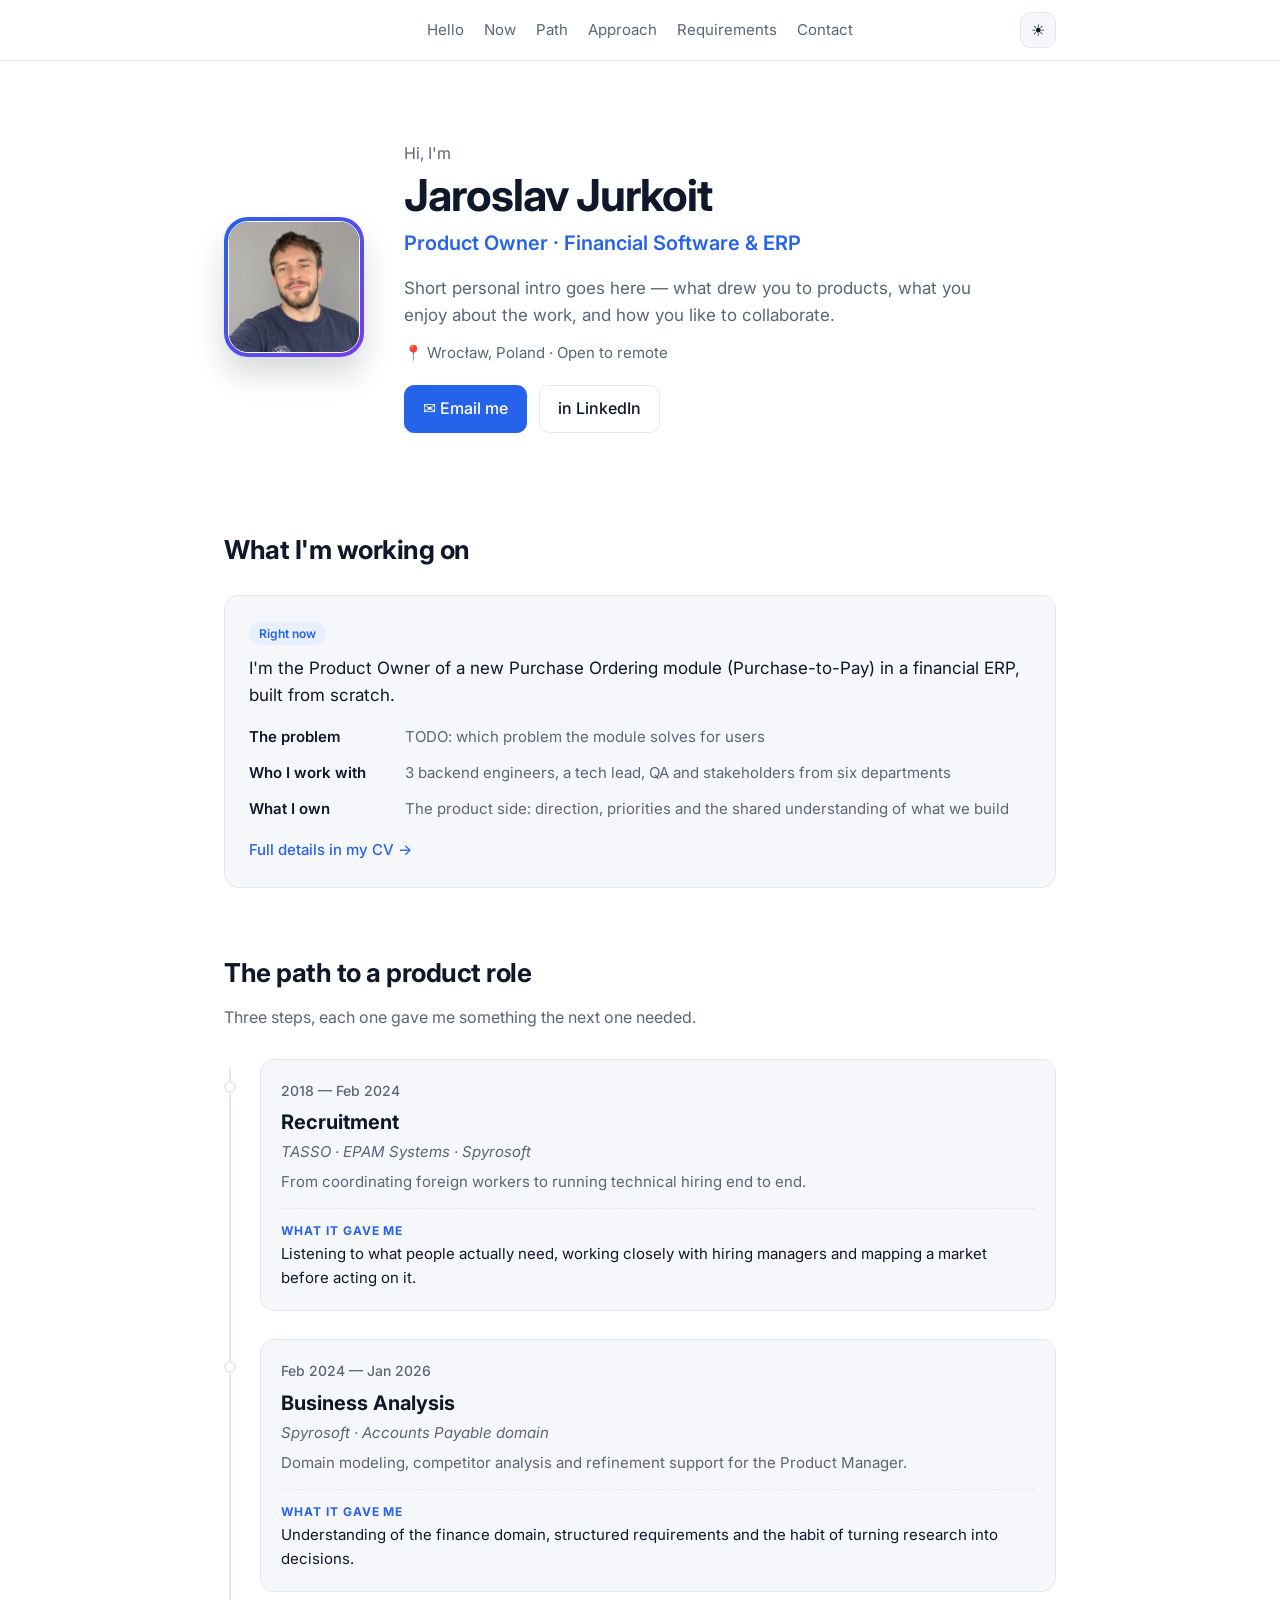
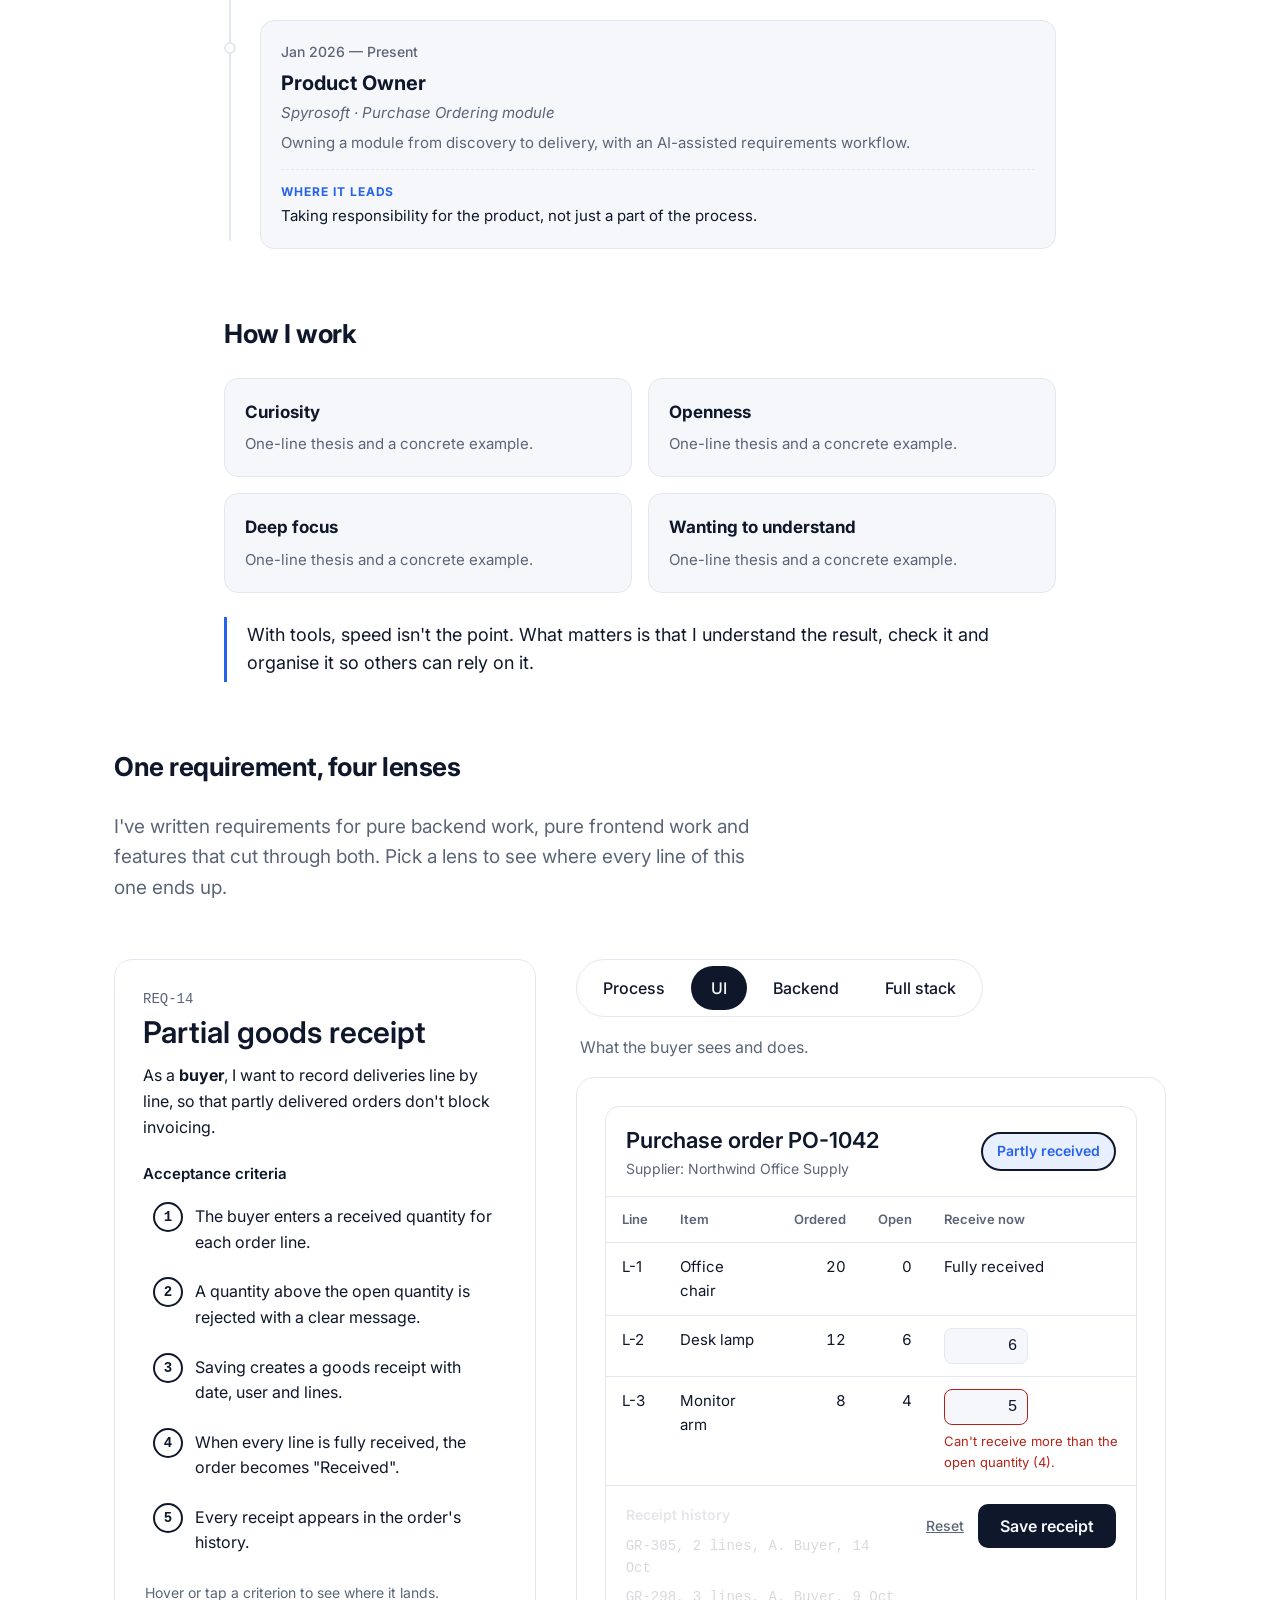
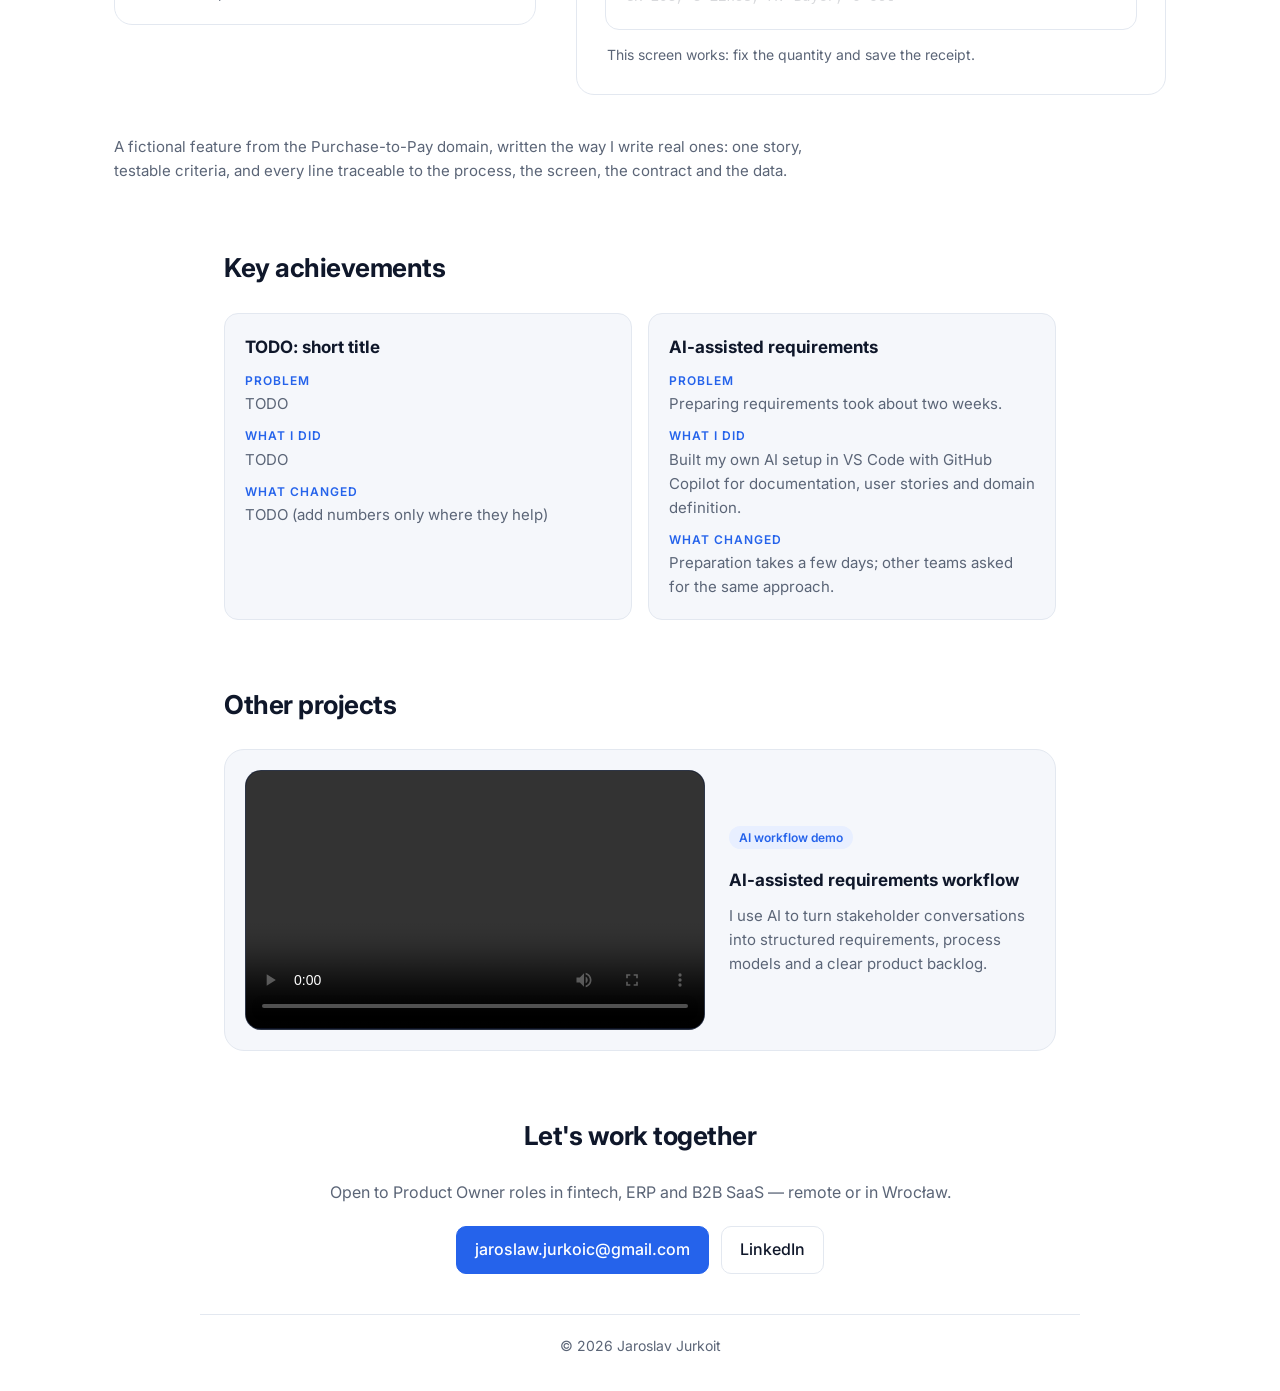
==== v2/index.html @ 3f71791c "V2" ====
<!DOCTYPE html>
<html lang="en">
<head>
  <meta charset="UTF-8">
  <meta name="viewport" content="width=device-width, initial-scale=1.0">
  <title>Jaroslav Jurkoit — Product Owner</title>
  <meta name="description" content="Jaroslav Jurkoit — Product Owner in financial software & ERP. Wrocław, Poland · Open to remote.">
  <link rel="icon" href="data:image/svg+xml,<svg xmlns='http://www.w3.org/2000/svg' viewBox='0 0 100 100'><rect width='100' height='100' rx='22' fill='%232563eb'/><text x='50' y='66' font-size='44' font-family='Arial' font-weight='700' fill='white' text-anchor='middle'>JJ</text></svg>">
  <link rel="preconnect" href="https://fonts.googleapis.com">
  <link rel="preconnect" href="https://fonts.gstatic.com" crossorigin>
  <link href="https://fonts.googleapis.com/css2?family=Inter:wght@400;500;600;700&display=swap" rel="stylesheet">
  <link rel="stylesheet" href="../style.css">
  <link rel="stylesheet" href="v2.css">
  <link rel="stylesheet" href="lenses.css">
  <script>
    // Apply saved theme before paint to avoid a flash
    (function () {
      var t = localStorage.getItem('theme');
      if (t) document.documentElement.setAttribute('data-theme', t);
    })();
  </script>
</head>
<body>
  <header class="nav">
    <div class="container nav-inner">
      <nav>
        <a href="#hello">Hello</a>
        <a href="#now">Now</a>
        <a href="#path">Path</a>
        <a href="#approach">Approach</a>
        <a href="#lenses">Requirements</a>
        <a href="#contact">Contact</a>
      </nav>
      <button class="theme-toggle" id="themeToggle" aria-label="Toggle dark mode">
        <span class="icon-sun">☀</span><span class="icon-moon">☾</span>
      </button>
    </div>
  </header>

  <main id="top">
    <!-- 1. Hello — who I am now -->
    <section id="hello" class="hero container">
      <div class="avatar">
        <img src="../Casual%20Nautical%20Club%20Selfie.png" alt="Jaroslav Jurkoit portrait">
      </div>
      <div>
        <p class="eyebrow">Hi, I'm</p>
        <h1>Jaroslav Jurkoit</h1>
        <p class="role">Product Owner · Financial Software &amp; ERP</p>
        <!-- TODO: replace with your own short personal text (2–3 sentences, no CV recap) -->
        <p class="lead">
          Short personal intro goes here — what drew you to products, what you enjoy about the work,
          and how you like to collaborate.
        </p>
        <p class="meta">📍 Wrocław, Poland · Open to remote</p>
        <div class="links">
          <a class="btn primary" href="mailto:jaroslaw.jurkoic@gmail.com">✉ Email me</a>
          <a class="btn" href="https://www.linkedin.com/in/jaroslav-jurkoit" target="_blank" rel="noopener">in LinkedIn</a>
        </div>
      </div>
    </section>

    <!-- 2. What I'm working on -->
    <section id="now" class="container section">
      <h2>What I'm working on</h2>
      <div class="now reveal">
        <span class="badge">Right now</span>
        <!-- TODO: refine wording; keep it to a few lines, details stay in the CV -->
        <p>
          I'm the Product Owner of a new Purchase Ordering module (Purchase-to-Pay) in a financial ERP,
          built from scratch.
        </p>
        <ul class="facts">
          <li><strong>The problem</strong><span>TODO: which problem the module solves for users</span></li>
          <li><strong>Who I work with</strong><span>3 backend engineers, a tech lead, QA and stakeholders from six departments</span></li>
          <li><strong>What I own</strong><span>The product side: direction, priorities and the shared understanding of what we build</span></li>
        </ul>
        <a class="more" href="https://www.linkedin.com/in/jaroslav-jurkoit" target="_blank" rel="noopener">Full details in my CV →</a>
      </div>
    </section>

    <!-- 3. Path to a product role -->
    <section id="path" class="container section">
      <h2>The path to a product role</h2>
      <p class="path-intro">Three steps, each one gave me something the next one needed.</p>

      <ol class="path" id="path-road">
        <li class="path-line" aria-hidden="true"><span class="path-fill" id="pathFill"></span></li>

        <li class="milestone reveal">
          <span class="dot" aria-hidden="true"></span>
          <div class="card">
            <div class="when">2018 — Feb 2024</div>
            <h3>Recruitment</h3>
            <p class="note">TASSO · EPAM Systems · Spyrosoft</p>
            <p>From coordinating foreign workers to running technical hiring end to end.</p>
            <p class="gave"><strong>What it gave me</strong>
              <!-- TODO: refine -->
              Listening to what people actually need, working closely with hiring managers and
              mapping a market before acting on it.</p>
          </div>
        </li>

        <li class="milestone reveal">
          <span class="dot" aria-hidden="true"></span>
          <div class="card">
            <div class="when">Feb 2024 — Jan 2026</div>
            <h3>Business Analysis</h3>
            <p class="note">Spyrosoft · Accounts Payable domain</p>
            <p>Domain modeling, competitor analysis and refinement support for the Product Manager.</p>
            <p class="gave"><strong>What it gave me</strong>
              <!-- TODO: refine -->
              Understanding of the finance domain, structured requirements and the habit of
              turning research into decisions.</p>
          </div>
        </li>

        <li class="milestone reveal">
          <span class="dot" aria-hidden="true"></span>
          <div class="card">
            <div class="when">Jan 2026 — Present</div>
            <h3>Product Owner</h3>
            <p class="note">Spyrosoft · Purchase Ordering module</p>
            <p>Owning a module from discovery to delivery, with an AI-assisted requirements workflow.</p>
            <p class="gave"><strong>Where it leads</strong>
              <!-- TODO: refine -->
              Taking responsibility for the product, not just a part of the process.</p>
          </div>
        </li>
      </ol>
    </section>

    <!-- 4. My approach -->
    <section id="approach" class="container section">
      <h2>How I work</h2>
      <div class="grid cards">
        <div class="card reveal"><h3>Curiosity</h3><p><!-- TODO: short thesis + example -->One-line thesis and a concrete example.</p></div>
        <div class="card reveal"><h3>Openness</h3><p><!-- TODO -->One-line thesis and a concrete example.</p></div>
        <div class="card reveal"><h3>Deep focus</h3><p><!-- TODO -->One-line thesis and a concrete example.</p></div>
        <div class="card reveal"><h3>Wanting to understand</h3><p><!-- TODO -->One-line thesis and a concrete example.</p></div>
      </div>
      <blockquote class="pull reveal">
        <!-- TODO: refine -->
        With tools, speed isn't the point. What matters is that I understand the result,
        check it and organise it so others can rely on it.
      </blockquote>
    </section>

<section id="lenses" class="container section" aria-labelledby="lenses-title">
  <h2 id="lenses-title">One requirement, four lenses</h2>
  <p class="intro">I've written requirements for pure backend work, pure frontend work and features that cut through both. Pick a lens to see where every line of this one ends up.</p>

  <div class="grid">
    <article class="req" aria-labelledby="req-title">
      <p class="req-id">REQ-14</p>
      <h3 id="req-title">Partial goods receipt</h3>
      <p class="story">As a <strong>buyer</strong>, I want to record deliveries line by line, so that partly delivered orders don't block invoicing.</p>
      <p class="ac-title">Acceptance criteria</p>
      <ol class="ac">
        <li data-ac="1" tabindex="0"><span class="n" aria-hidden="true">1</span><span>The buyer enters a received quantity for each order line.</span></li>
        <li data-ac="2" tabindex="0"><span class="n" aria-hidden="true">2</span><span>A quantity above the open quantity is rejected with a clear message.</span></li>
        <li data-ac="3" tabindex="0"><span class="n" aria-hidden="true">3</span><span>Saving creates a goods receipt with date, user and lines.</span></li>
        <li data-ac="4" tabindex="0"><span class="n" aria-hidden="true">4</span><span>When every line is fully received, the order becomes "Received".</span></li>
        <li data-ac="5" tabindex="0"><span class="n" aria-hidden="true">5</span><span>Every receipt appears in the order's history.</span></li>
      </ol>
      <p class="hint">Hover or tap a criterion to see where it lands.</p>
    </article>

    <div class="lens-stage">
      <div class="tabs" role="tablist" aria-label="Lens">
        <button role="tab" id="tab-process" aria-controls="p-process" aria-selected="false" tabindex="-1" data-lens="process">Process</button>
        <button role="tab" id="tab-ui" aria-controls="p-ui" aria-selected="true" tabindex="0" data-lens="ui">UI</button>
        <button role="tab" id="tab-backend" aria-controls="p-backend" aria-selected="false" tabindex="-1" data-lens="backend">Backend</button>
        <button role="tab" id="tab-full" aria-controls="p-full" aria-selected="false" tabindex="-1" data-lens="full">Full stack</button>
      </div>
      <p class="lens-note" aria-live="polite">What the buyer sees and does.</p>

      <!-- PROCESS -->
      <div class="panel" id="p-process" role="tabpanel" aria-labelledby="tab-process" hidden>
        <svg class="diagram bpmn" viewBox="0 0 760 330" role="img" aria-label="Business process: goods are delivered, the buyer records quantities per line, quantities are checked against the open quantity, and if all lines are received the order is ready for invoice matching; otherwise the buyer waits for the next delivery.">
          <defs>
            <marker id="ah" viewBox="0 0 10 10" refX="9" refY="5" markerWidth="7" markerHeight="7" orient="auto-start-reverse"><path d="M0 0L10 5L0 10z" fill="currentColor"/></marker>
          </defs>
          <g style="color: var(--ink)">
            <path class="flow draw" pathLength="1" d="M58 120H98" marker-end="url(#ah)"/>
            <path class="flow draw" pathLength="1" d="M240 120H278" marker-end="url(#ah)"/>
            <path class="flow draw" pathLength="1" d="M430 120H454" marker-end="url(#ah)"/>
            <path class="flow draw" pathLength="1" d="M504 120H670" marker-end="url(#ah)"/>
            <path class="flow draw" pathLength="1" d="M480 144V280H170V152" marker-end="url(#ah)"/>
          </g>
          <circle cx="40" cy="120" r="18" class="box"/>
          <text x="40" y="164" text-anchor="middle" class="lbl">Delivery</text>
          <text x="40" y="180" text-anchor="middle" class="lbl">arrives</text>

          <g data-to="1">
            <rect class="box" x="100" y="90" width="140" height="60" rx="10"/>
            <text x="170" y="115" text-anchor="middle">Record received</text>
            <text x="170" y="133" text-anchor="middle">qty per line</text>
          </g>
          <g data-to="2">
            <rect class="box" x="280" y="90" width="150" height="60" rx="10"/>
            <text x="355" y="115" text-anchor="middle">Check against</text>
            <text x="355" y="133" text-anchor="middle">open quantity</text>
          </g>
          <g data-to="4">
            <polygon class="box" points="456,120 480,96 504,120 480,144"/>
            <text x="480" y="80" text-anchor="middle">All lines received?</text>
          </g>
          <text x="590" y="112" text-anchor="middle" class="lbl">yes</text>
          <circle cx="690" cy="120" r="18" class="box" style="stroke-width: 5"/>
          <text x="690" y="164" text-anchor="middle" class="lbl">Ready for</text>
          <text x="690" y="180" text-anchor="middle" class="lbl">invoice matching</text>
          <text x="325" y="302" text-anchor="middle" class="lbl">no: wait for the next delivery</text>

          <path class="assoc" d="M355 150V178"/>
          <g data-to="3">
            <path class="box" d="M338 180H364L374 190V224H338Z"/>
            <text x="356" y="246" text-anchor="middle">Goods receipt</text>
          </g>
          <path class="assoc" d="M376 202H556"/>
          <g data-to="5">
            <path class="box" d="M560 186C560 178 600 178 600 186V218C600 226 560 226 560 218Z"/>
            <path class="box" d="M560 186C560 194 600 194 600 186" style="fill: none"/>
            <text x="580" y="246" text-anchor="middle">Receipt history</text>
          </g>
        </svg>
      </div>

      <!-- UI -->
      <div class="panel" id="p-ui" role="tabpanel" aria-labelledby="tab-ui">
        <div class="app">
          <div class="app-head">
            <div><strong>Purchase order PO-1042</strong><span class="app-sub">Supplier: Northwind Office Supply</span></div>
            <span class="badge" id="status" data-to="4">Partly received</span>
          </div>
          <div class="table-scroll">
            <table>
              <thead><tr><th>Line</th><th>Item</th><th class="num">Ordered</th><th class="num">Open</th><th data-to="1">Receive now</th></tr></thead>
              <tbody id="lines"></tbody>
            </table>
          </div>
          <div class="app-foot">
            <div class="history" data-to="5">
              <h4>Receipt history</h4>
              <ol id="history"></ol>
            </div>
            <div class="actions">
              <button class="link" type="button" id="reset">Reset</button>
              <button class="btn" type="button" id="save" data-to="3">Save receipt</button>
            </div>
          </div>
        </div>
        <p class="ui-tip">This screen works: fix the quantity and save the receipt.</p>
      </div>

      <!-- BACKEND -->
      <div class="panel" id="p-backend" role="tabpanel" aria-labelledby="tab-backend" hidden>
        <p class="subhead">API contract</p>
        <div class="api">
          <div data-to="3"><span class="verb">POST</span>/purchase-orders/{id}/receipts  <span class="c">201 Created</span></div>
          <div data-to="1"><span class="c">body</span>  { "lines": [ { "lineId": "L-2", "quantity": 6 } ] }</div>
          <div data-to="2"><span class="c">422</span>   QUANTITY_EXCEEDS_OPEN  <span class="c">{ lineId, open }</span></div>
          <div data-to="4"><span class="c">event</span> PurchaseOrderFullyReceived  <span class="c">status = RECEIVED</span></div>
          <div data-to="5"><span class="verb">GET</span>/purchase-orders/{id}/receipts</div>
        </div>
        <p class="subhead">Data model</p>
        <svg class="diagram" viewBox="0 0 640 300" role="img" aria-label="Entity diagram: a purchase order has many order lines and many goods receipts; each goods receipt has receipt lines, and each receipt line points to one order line.">
          <path class="rel draw" pathLength="1" d="M110 100V170"/>
          <path class="rel draw" pathLength="1" d="M200 60H420"/>
          <path class="rel draw" pathLength="1" d="M520 122V170"/>
          <path class="rel draw" pathLength="1" d="M200 236H420"/>
          <text class="card" x="118" y="116">1</text><text class="card" x="118" y="164">N</text>
          <text class="card" x="208" y="52">1</text><text class="card" x="404" y="52">N</text>
          <text class="card" x="528" y="138">1</text><text class="card" x="528" y="164">N</text>
          <text class="card" x="208" y="228">1</text><text class="card" x="404" y="228">N</text>

          <!-- purchase_order -->
          <rect class="box" x="20" y="20" width="180" height="80" rx="8"/>
          <path class="headfill" d="M21 28A7 7 0 0 1 28 21H192A7 7 0 0 1 199 28V48H21Z"/>
          <text class="head" x="32" y="40">purchase_order</text>
          <text x="32" y="68">id</text>
          <g data-to="4"><rect class="rowbg" x="26" y="74" width="168" height="22" rx="4"/><text x="32" y="90">status</text></g>

          <!-- purchase_order_line -->
          <rect class="box" x="20" y="170" width="180" height="102" rx="8"/>
          <path class="headfill" d="M21 178A7 7 0 0 1 28 171H192A7 7 0 0 1 199 178V198H21Z"/>
          <text class="head" x="32" y="190">order_line</text>
          <text x="32" y="218">id</text>
          <text x="32" y="240">ordered_qty</text>
          <g data-to="2"><rect class="rowbg" x="26" y="246" width="168" height="22" rx="4"/><text x="32" y="262">received_qty</text></g>
          <g data-to="2"><text class="card" x="212" y="288">check: received_qty ≤ ordered_qty</text></g>

          <!-- goods_receipt -->
          <g data-to="3 5">
            <rect class="box" x="420" y="20" width="200" height="102" rx="8"/>
            <path class="headfill" d="M421 28A7 7 0 0 1 428 21H612A7 7 0 0 1 619 28V48H421Z"/>
            <text class="head" x="432" y="40">goods_receipt</text>
            <text x="432" y="68">id</text>
            <text x="432" y="90">received_at</text>
            <text x="432" y="112">received_by</text>
          </g>

          <!-- receipt_line -->
          <g data-to="1 3">
            <rect class="box" x="420" y="170" width="200" height="102" rx="8"/>
            <path class="headfill" d="M421 178A7 7 0 0 1 428 171H612A7 7 0 0 1 619 178V198H421Z"/>
            <text class="head" x="432" y="190">receipt_line</text>
            <text x="432" y="218">receipt_id</text>
            <text x="432" y="240">order_line_id</text>
            <text x="432" y="262">quantity</text>
          </g>
        </svg>
      </div>

      <!-- FULL STACK -->
      <div class="panel" id="p-full" role="tabpanel" aria-labelledby="tab-full" hidden>
        <div class="trace-wrap">
        <span class="runner" aria-hidden="true"></span>
        <ol class="trace">
          <li data-to="1"><span class="layer ui">UI</span><div><p>Buyer types 6 into "Receive now" for line L-2</p><p class="what">The form only offers lines with an open quantity</p></div></li>
          <li data-to="3"><span class="layer">API</span><div><p><code>POST /purchase-orders/1042/receipts</code></p><p class="what">One call per receipt, lines in the body</p></div></li>
          <li data-to="2"><span class="layer">Rule</span><div><p><code>quantity ≤ open</code>, else <code>422 QUANTITY_EXCEEDS_OPEN</code></p><p class="what">The UI shows the same message the API returns</p></div></li>
          <li data-to="3"><span class="layer">DB</span><div><p><code>goods_receipt</code> + <code>receipt_line</code> rows, <code>received_qty</code> updated</p><p class="what">Date and user stored with the receipt</p></div></li>
          <li data-to="4"><span class="layer">Domain</span><div><p>All lines received → <code>status = RECEIVED</code></p><p class="what">Event lets invoicing start matching</p></div></li>
          <li data-to="5"><span class="layer ui">UI</span><div><p>History shows the new receipt, badge updates</p><p class="what">Read from <code>GET …/receipts</code></p></div></li>
        </ol>
        </div>
      </div>
    </div>
  </div>

  <p class="foot">A fictional feature from the Purchase-to-Pay domain, written the way I write real ones: one story, testable criteria, and every line traceable to the process, the screen, the contract and the data.</p>
</section>

    <!-- 6. Key achievements -->
    <section id="achievements" class="container section">
      <h2>Key achievements</h2>
      <div class="grid cards">
        <div class="card reveal story-card">
          <h3>TODO: short title</h3>
          <dl>
            <dt>Problem</dt><dd>TODO</dd>
            <dt>What I did</dt><dd>TODO</dd>
            <dt>What changed</dt><dd>TODO (add numbers only where they help)</dd>
          </dl>
        </div>
        <div class="card reveal story-card">
          <h3>AI-assisted requirements</h3>
          <dl>
            <dt>Problem</dt><dd>Preparing requirements took about two weeks.</dd>
            <dt>What I did</dt><dd>Built my own AI setup in VS Code with GitHub Copilot for documentation, user stories and domain definition.</dd>
            <dt>What changed</dt><dd>Preparation takes a few days; other teams asked for the same approach.</dd>
          </dl>
        </div>
      </div>
    </section>

    <!-- 7. Other projects -->
    <section id="projects" class="container section">
      <h2>Other projects</h2>
      <div class="project-demo reveal">
        <div class="video-wrap">
          <video class="project-video" controls preload="metadata" playsinline>
            <source src="../ai-requirements-workflow%20%281%29.mp4" type="video/mp4">
            Your browser does not support HTML video.
          </video>
        </div>
        <div class="project-copy">
          <span class="badge">AI workflow demo</span>
          <h3>AI-assisted requirements workflow</h3>
          <p>I use AI to turn stakeholder conversations into structured requirements, process models and a clear product backlog.</p>
          <!-- TODO: add your contribution in one line -->
        </div>
      </div>
    </section>

    <!-- Contact -->
    <section id="contact" class="container section contact">
      <h2>Let's work together</h2>
      <p>Open to Product Owner roles in fintech, ERP and B2B SaaS — remote or in Wrocław.</p>
      <div class="links center">
        <a class="btn primary" href="mailto:jaroslaw.jurkoic@gmail.com">jaroslaw.jurkoic@gmail.com</a>
        <a class="btn" href="https://www.linkedin.com/in/jaroslav-jurkoit" target="_blank" rel="noopener">LinkedIn</a>
      </div>
    </section>
  </main>

  <footer class="container footer">
    © <span id="year"></span> Jaroslav Jurkoit
  </footer>

  <script src="v2.js"></script>
  <script src="lenses.js"></script>
</body>
</html>
---- style.css ----
:root {
  --bg: #ffffff;
  --bg-soft: #f5f7fb;
  --text: #0f172a;
  --muted: #5b6577;
  --border: #e3e8f0;
  --accent: #2563eb;
  --accent-soft: #e8efff;
}

@media (prefers-color-scheme: dark) {
  :root:not([data-theme="light"]) {
    --bg: #0d1117;
    --bg-soft: #161b22;
    --text: #e6edf3;
    --muted: #9aa5b4;
    --border: #262d37;
    --accent: #6ea8ff;
    --accent-soft: #1a2638;
  }
}

:root[data-theme="dark"] {
  --bg: #0d1117;
  --bg-soft: #161b22;
  --text: #e6edf3;
  --muted: #9aa5b4;
  --border: #262d37;
  --accent: #6ea8ff;
  --accent-soft: #1a2638;
}

* { box-sizing: border-box; }

html { scroll-behavior: smooth; scroll-padding-top: 72px; }

body {
  margin: 0;
  font-family: 'Inter', system-ui, -apple-system, sans-serif;
  background: var(--bg);
  color: var(--text);
  line-height: 1.6;
  transition: background .2s, color .2s;
}

a { color: var(--accent); text-decoration: none; }

.container { max-width: 880px; margin: 0 auto; padding: 0 24px; }

/* Nav */
.nav {
  position: sticky; top: 0; z-index: 10;
  background: color-mix(in srgb, var(--bg) 85%, transparent);
  backdrop-filter: blur(8px);
  border-bottom: 1px solid var(--border);
}
.nav-inner { position: relative; display: flex; align-items: center; gap: 24px; height: 60px; }
.nav nav {
  position: absolute; left: 50%; transform: translateX(-50%);
  display: flex; gap: 20px;
}
.nav nav a { color: var(--muted); font-size: 15px; }
.nav nav a:hover { color: var(--text); }
.theme-toggle {
  border: 1px solid var(--border); background: var(--bg-soft); color: var(--text);
  width: 36px; height: 36px; margin-left: auto;
  border-radius: 10px; cursor: pointer; font-size: 16px;
}
.icon-moon { display: none; }
:root[data-theme="dark"] .icon-sun { display: none; }
:root[data-theme="dark"] .icon-moon { display: inline; }
@media (prefers-color-scheme: dark) {
  :root:not([data-theme="light"]) .icon-sun { display: none; }
  :root:not([data-theme="light"]) .icon-moon { display: inline; }
}

/* Hero */
.hero { display: flex; gap: 40px; align-items: center; padding-top: 80px; padding-bottom: 40px; }
.avatar {
  flex-shrink: 0; width: 140px; height: 140px;
  padding: 4px; border-radius: 24px; overflow: hidden;
  background: linear-gradient(135deg, var(--accent), #7c3aed);
  box-shadow: 0 18px 30px rgba(15, 23, 42, 0.16);
}
.avatar img {
  display: block; width: 100%; height: 100%; object-fit: cover;
  object-position: center 15%; border: 1px solid var(--bg);
  border-radius: 20px;
}
.eyebrow { margin: 0; color: var(--muted); }
h1 { font-size: 44px; line-height: 1.1; margin: 4px 0 8px; letter-spacing: -1px; }
.role { font-size: 20px; font-weight: 600; color: var(--accent); margin: 0 0 16px; }
.lead { font-size: 17px; color: var(--muted); margin: 0 0 12px; max-width: 600px; }
.meta { color: var(--muted); margin: 0 0 20px; font-size: 15px; }

.links { display: flex; gap: 12px; flex-wrap: wrap; }
.links.center { justify-content: center; }
.btn {
  display: inline-block; padding: 10px 18px; border-radius: 10px;
  border: 1px solid var(--border); color: var(--text); font-weight: 500;
  transition: transform .15s, border-color .15s;
}
.btn:hover { transform: translateY(-1px); border-color: var(--accent); }
.btn.primary { background: var(--accent); border-color: var(--accent); color: #fff; }

/* Sections */
.section { padding-top: 56px; padding-bottom: 8px; }
h2 { font-size: 26px; margin: 0 0 24px; letter-spacing: -.5px; }
h3 { font-size: 17px; margin: 0 0 6px; }
.sub { margin-top: 32px; margin-bottom: 12px; color: var(--muted); font-weight: 600; }

.grid.cards { display: grid; grid-template-columns: repeat(2, 1fr); gap: 16px; }
.card {
  background: var(--bg-soft); border: 1px solid var(--border);
  border-radius: 14px; padding: 20px;
}
.card p { margin: 0; color: var(--muted); font-size: 15px; }
.card.placeholder { border-style: dashed; background: transparent; }
.badge {
  display: inline-block; font-size: 12px; font-weight: 600; margin-bottom: 10px;
  padding: 2px 10px; border-radius: 999px; background: var(--accent-soft); color: var(--accent);
}

.tags { list-style: none; padding: 0; margin: 0; display: flex; flex-wrap: wrap; gap: 8px; }
.tags li {
  padding: 4px 12px; border-radius: 999px; font-size: 14px;
  background: var(--accent-soft); color: var(--accent);
}

/* Timeline */
.timeline { list-style: none; padding: 0; margin: 0; border-left: 2px solid var(--border); }
.timeline > li { position: relative; padding: 0 0 28px 28px; }
.timeline > li::before {
  content: ''; position: absolute; left: -7px; top: 6px;
  width: 12px; height: 12px; border-radius: 50%;
  background: var(--bg); border: 2px solid var(--accent);
}
.timeline > li:first-child::before { background: var(--accent); }
.when { font-size: 14px; color: var(--muted); font-weight: 500; }
.what h3 span { color: var(--muted); font-weight: 500; }
.note { margin: 0; font-size: 14px; color: var(--muted); font-style: italic; }
.what ul { margin: 6px 0 0; padding-left: 18px; color: var(--muted); font-size: 15px; }
.what li { margin-bottom: 4px; }

/* Project video */
.project-demo {
  display: grid;
  grid-template-columns: 1.5fr 1fr;
  gap: 24px;
  align-items: center;
  background: var(--bg-soft);
  border: 1px solid var(--border);
  border-radius: 20px;
  padding: 20px;
}
.video-wrap {
  border-radius: 16px;
  overflow: hidden;
  background: #0b1020;
  border: 1px solid rgba(148, 163, 184, .25);
}
.project-video {
  display: block;
  width: 100%;
  aspect-ratio: 16 / 9;
  background: #0b1020;
}
.project-copy p { margin: 0; color: var(--muted); font-size: 15px; }
.project-copy h3 { margin-top: 8px; margin-bottom: 10px; }

/* Education / languages */
.two-col { display: grid; grid-template-columns: 1fr 1fr; gap: 40px; }
.plain { list-style: none; padding: 0; margin: 0; }
.plain li { margin-bottom: 14px; }
.plain span { color: var(--muted); font-size: 15px; }

/* Contact */
.contact { text-align: center; padding-bottom: 40px; }
.contact p { color: var(--muted); margin: 0 0 20px; }

.footer {
  border-top: 1px solid var(--border); padding-top: 20px; padding-bottom: 32px;
  color: var(--muted); font-size: 14px; text-align: center;
}

/* Mobile */
@media (max-width: 680px) {
  .nav nav { display: none; }
  .theme-toggle { margin-left: auto; }
  .hero { flex-direction: column; align-items: flex-start; gap: 24px; padding-top: 48px; }
  .avatar { width: 140px; height: 140px; border-radius: 24px; }
  .avatar img { border-radius: 20px; }
  h1 { font-size: 34px; }
  .grid.cards, .two-col, .project-demo { grid-template-columns: 1fr; }
  .two-col { gap: 16px; }
  .project-demo { padding: 14px; }
}

.role-item { margin-top: 14px; }
.role-item h4 { font-size: 15px; margin: 0; font-weight: 600; }
.role-item h4 span { display: block; font-size: 13px; color: var(--muted); font-weight: 500; }
---- v2/v2.css ----
/* Additions on top of ../style.css */

/* Soft reveal (from concept 1) */
.reveal { opacity: 0; transform: translateY(24px); transition: opacity .7s ease, transform .7s ease; }
.reveal.visible { opacity: 1; transform: none; }

.avatar { animation: float 6s ease-in-out infinite; }
@keyframes float { 0%, 100% { transform: translateY(0); } 50% { transform: translateY(-6px); } }

/* Now */
.now {
  background: var(--bg-soft); border: 1px solid var(--border);
  border-radius: 14px; padding: 24px;
}
.now > p { margin: 0 0 16px; font-size: 17px; }
.facts { list-style: none; padding: 0; margin: 0 0 16px; display: grid; gap: 12px; }
.facts li { display: grid; grid-template-columns: 140px 1fr; gap: 16px; font-size: 15px; }
.facts strong { font-weight: 600; }
.facts span { color: var(--muted); }
.more { font-size: 15px; font-weight: 500; }

/* Path */
.path-intro { margin: -12px 0 28px; color: var(--muted); }
.path { position: relative; list-style: none; margin: 0; padding: 0 0 0 36px; }
.path-line {
  position: absolute; left: 5px; top: 8px; bottom: 8px; width: 2px;
  background: var(--border); border-radius: 2px;
}
.path-fill {
  display: block; width: 100%; height: 100%;
  background: linear-gradient(to bottom, var(--accent), #7c3aed);
  transform-origin: top; transform: scaleY(0);
}
.milestone { position: relative; padding-bottom: 28px; }
.milestone:last-child { padding-bottom: 0; }
.milestone .dot {
  position: absolute; left: -36px; top: 22px;
  width: 12px; height: 12px; border-radius: 50%;
  background: var(--bg); border: 2px solid var(--border);
  transition: background .4s, border-color .4s, box-shadow .4s;
}
.milestone.reached .dot {
  background: var(--accent); border-color: var(--accent);
  box-shadow: 0 0 0 5px var(--accent-soft);
}
.milestone .card h3 { font-size: 20px; margin: 4px 0 2px; }
.milestone .card p { margin: 6px 0 0; }
.milestone .card .note { margin: 0; }
.gave {
  margin-top: 14px !important; padding-top: 12px; border-top: 1px dashed var(--border);
  color: var(--text) !important;
}
.gave strong {
  display: block; font-size: 12px; text-transform: uppercase; letter-spacing: .08em;
  color: var(--accent); margin-bottom: 2px;
}

@media (max-width: 680px) {
  .facts li { grid-template-columns: 1fr; gap: 2px; }
}

@media (prefers-reduced-motion: reduce) {
  .reveal { opacity: 1; transform: none; transition: none; }
  .avatar { animation: none; }
  .path-fill { transform: scaleY(1); }
}

/* Approach */
.pull {
  margin: 24px 0 0; padding: 4px 0 4px 20px; border-left: 3px solid var(--accent);
  font-size: 18px; color: var(--text);
}

/* Achievements */
.story-card dl { margin: 0; font-size: 15px; }
.story-card dt {
  margin-top: 10px; font-size: 12px; font-weight: 600; text-transform: uppercase;
  letter-spacing: .08em; color: var(--accent);
}
.story-card dd { margin: 2px 0 0; color: var(--muted); }
.card.reveal { transition-delay: 0s; }
---- v2/lenses.css ----
/* "One requirement, four lenses" — scoped under #lenses, colours mapped to site variables */
#lenses {
  --paper: var(--bg-soft); --surface: var(--bg); --ink: var(--text); --rule: var(--border);
  --cobalt: var(--accent); --cobalt-ink: #ffffff; --tint: var(--accent-soft); --lane: var(--accent-soft);
  --error: #b42318;
  --display: 'Inter', system-ui, sans-serif; --body: 'Inter', system-ui, sans-serif;
  --mono: ui-monospace, SFMono-Regular, Menlo, monospace;
  font-size: 16px;
}
:root[data-theme="dark"] #lenses { --cobalt-ink: #0d1117; --error: #ff8a80; }
@media (prefers-color-scheme: dark) { :root:not([data-theme="light"]) #lenses { --cobalt-ink: #0d1117; --error: #ff8a80; } }
#lenses .intro { max-width: 640px; color: var(--muted); margin: -12px 0 32px; }
#lenses .lens-stage { min-width: 0; }
#lenses .badge { margin: 0; }
#lenses .req h3 { font-size: 24px; }
#lenses .intro { max-width: 640px; color: var(--muted); font-size: 19px; margin: 0 0 56px; }
#lenses .grid { display: grid; grid-template-columns: minmax(0, 5fr) minmax(0, 7fr); gap: 40px; align-items: start; }
@media (max-width: 920px) {
#lenses .grid { grid-template-columns: 1fr; }
}
#lenses /* ---------- the requirement ---------- */
.req { position: sticky; top: 24px; background: var(--surface); border: 1px solid var(--rule); border-radius: 18px; padding: 28px 28px 20px; }
@media (max-width: 920px) {
#lenses .req { position: static; }
}
#lenses .req-id { font-family: var(--mono); font-size: 14px; color: var(--muted); margin: 0 0 6px; }
#lenses .req h3 { font-family: var(--display); font-weight: 600; font-size: 30px; line-height: 1.1; margin: 0 0 14px; }
#lenses .story { margin: 0 0 22px; }
#lenses .ac-title { font-weight: 600; font-size: 15px; margin: 0 0 8px; }
#lenses .ac { list-style: none; margin: 0; padding: 0; display: grid; gap: 4px; }
#lenses .ac li { display: grid; grid-template-columns: 30px 1fr; gap: 12px; align-items: start; padding: 10px 10px; border-radius: 12px; cursor: pointer; outline: none; transition: background-color .2s; }
#lenses .ac li:hover,
#lenses .ac li.hl,
#lenses .ac li:focus-visible { background: var(--tint); }
#lenses .ac li:focus-visible { box-shadow: 0 0 0 2px var(--cobalt); }
#lenses .n { width: 30px; height: 30px; border-radius: 50%; border: 2px solid var(--ink); display: grid; place-items: center; font-family: var(--mono); font-weight: 600; font-size: 14px; line-height: 1; margin-top: -2px; }
#lenses .ac li.hl .n { background: var(--cobalt); border-color: var(--cobalt); color: var(--cobalt-ink); }
#lenses .hint { margin: 16px 2px 0; font-size: 14px; color: var(--muted); }
#lenses /* ---------- lens switcher ---------- */
.lens-stage { min-width: 0; }
#lenses .tabs { display: flex; flex-wrap: wrap; gap: 6px; padding: 6px; background: var(--surface); border: 1px solid var(--rule); border-radius: 999px; width: fit-content; max-width: 100%; }
#lenses .tabs button { font: 500 16px/1 var(--body); color: var(--ink); background: transparent; border: 0; border-radius: 999px; padding: 13px 20px; min-height: 44px; cursor: pointer; }
#lenses .tabs button:hover { background: var(--tint); }
#lenses .tabs button[aria-selected="true"] { background: var(--ink); color: var(--paper); }
#lenses .tabs button:focus-visible { outline: 2px solid var(--cobalt); outline-offset: 2px; }
@media (max-width: 600px) {
#lenses .tabs { display: grid; grid-template-columns: 1fr 1fr; width: 100%; border-radius: 18px; }
#lenses .tabs button { border-radius: 12px; }
#lenses table { min-width: 0; }
#lenses th:nth-child(1),
#lenses td:nth-child(1),
#lenses th:nth-child(3),
#lenses td:nth-child(3) { display: none; }
#lenses th,
#lenses td { padding: 12px 10px; }
#lenses .qty input { width: 64px; }
#lenses .err { max-width: 120px; }
#lenses .panel { padding: 12px; }
}
#lenses .lens-note { margin: 18px 4px 16px; color: var(--muted); min-height: 1.55em; }
#lenses .panel { background: var(--surface); border: 1px solid var(--rule); border-radius: 18px; padding: 28px; min-height: 440px; }
#lenses .panel[hidden] { display: none; }
@media (max-width: 600px) {
#lenses .panel { padding: 18px; }
}
#lenses /* traceable targets: dim until a criterion lands on them */
[data-to] { transition: opacity .45s ease, background-color .2s, box-shadow .2s, outline-color .2s; }
#lenses .armed [data-to]:not(.landed) { opacity: .16; }
#lenses [data-to].pulse { animation: pulse .7s ease-out; }
#lenses .hl-mode [data-to]:not(.hl) { opacity: .28; }
#lenses [data-to].hl { outline: 2px solid var(--cobalt); outline-offset: 3px; border-radius: 8px; }
#lenses svg [data-to].hl { outline: none; }
#lenses svg [data-to].hl .box { stroke: var(--cobalt); stroke-width: 3; }
#lenses svg [data-to].hl text { fill: var(--cobalt); }
#lenses svg [data-to].pulse { animation: none; }
#lenses .ghost { position: fixed; left: 0; top: 0; width: 30px; height: 30px; margin: -15px 0 0 -15px; border-radius: 50%; background: var(--cobalt); color: var(--cobalt-ink); display: grid; place-items: center; font: 600 14px/1 var(--mono); pointer-events: none; z-index: 50; box-shadow: 0 6px 18px rgba(47, 79, 216, .35); }
#lenses /* ---------- UI lens: a working screen ---------- */
.app { border: 1px solid var(--rule); border-radius: 14px; overflow: hidden; background: var(--surface); }
#lenses .app-head { display: flex; flex-wrap: wrap; justify-content: space-between; align-items: center; gap: 12px; padding: 16px 20px; border-bottom: 1px solid var(--rule); }
#lenses .app-head strong { font-family: var(--display); font-size: 22px; font-weight: 600; }
#lenses .app-head span.app-sub { display: block; color: var(--muted); font-size: 14px; }
#lenses .badge { font-size: 14px; font-weight: 600; padding: 6px 14px; border-radius: 999px; border: 2px solid var(--ink); white-space: nowrap; }
#lenses .badge.done { background: var(--cobalt); border-color: var(--cobalt); color: var(--cobalt-ink); }
#lenses .table-scroll { overflow-x: auto; }
#lenses table { border-collapse: collapse; width: 100%; min-width: 520px; font-size: 15px; }
#lenses th,
#lenses td { text-align: left; padding: 12px 16px; border-bottom: 1px solid var(--rule); vertical-align: top; }
#lenses th { font-weight: 600; color: var(--muted); font-size: 13px; }
#lenses td.num,
#lenses th.num { text-align: right; font-variant-numeric: tabular-nums; }
#lenses .qty input { width: 84px; font: 500 16px var(--mono); padding: 8px 10px; border: 1.5px solid var(--rule); border-radius: 8px; background: var(--paper); color: var(--ink); text-align: right; }
#lenses .qty input:focus-visible { outline: 2px solid var(--cobalt); outline-offset: 1px; }
#lenses .qty input[aria-invalid="true"] { border-color: var(--error); }
#lenses .err { display: block; margin-top: 6px; font-size: 13px; color: var(--error); max-width: 190px; }
#lenses .err[hidden] { display: none; }
#lenses .app-foot { display: grid; grid-template-columns: 1fr auto; gap: 20px; padding: 18px 20px; align-items: start; }
@media (max-width: 600px) {
#lenses .app-foot { grid-template-columns: 1fr; }
}
#lenses .history h4 { margin: 0 0 6px; font-size: 14px; color: var(--muted); font-weight: 600; }
#lenses .history ol { margin: 0; padding: 0; list-style: none; font-size: 14px; font-family: var(--mono); }
#lenses .history li { padding: 3px 0; }
#lenses .actions { display: flex; gap: 10px; align-items: center; }
#lenses .btn { font: 600 16px var(--body); padding: 12px 22px; min-height: 44px; border-radius: 10px; border: 0; background: var(--ink); color: var(--paper); cursor: pointer; }
#lenses .btn:focus-visible,
#lenses .link:focus-visible { outline: 2px solid var(--cobalt); outline-offset: 2px; }
#lenses .link { font: 500 14px var(--body); background: none; border: 0; color: var(--muted); text-decoration: underline; cursor: pointer; padding: 10px 4px; min-height: 44px; }
#lenses .ui-tip { margin: 14px 2px 0; font-size: 14px; color: var(--muted); }
#lenses /* ---------- backend lens ---------- */
.api { font-family: var(--mono); font-size: 14px; border: 1px solid var(--rule); border-radius: 14px; overflow: hidden; margin-bottom: 22px; }
#lenses .api > div { padding: 10px 16px; border-bottom: 1px solid var(--rule); overflow-x: auto; white-space: pre; }
#lenses .api > div:last-child { border-bottom: 0; }
#lenses .verb { display: inline-block; min-width: 48px; font-weight: 600; color: var(--cobalt); }
#lenses .api .c { color: var(--muted); }
#lenses .diagram { width: 100%; height: auto; display: block; overflow: visible; }
#lenses .diagram text { font-family: var(--mono); font-size: 13px; fill: var(--ink); }
#lenses .diagram .head { font-weight: 600; }
#lenses .diagram .box { fill: var(--surface); stroke: var(--ink); stroke-width: 1.5; }
#lenses .diagram .headfill { fill: var(--lane); stroke: none; }
#lenses .diagram .rowbg { fill: transparent; }
#lenses svg [data-to].hl .rowbg { fill: var(--tint); }
#lenses .diagram .rel { fill: none; stroke: var(--ink); stroke-width: 1.5; }
#lenses .diagram .card { font-size: 12px; fill: var(--muted); }
#lenses .draw { stroke-dasharray: 1; stroke-dashoffset: 1; transition: stroke-dashoffset .9s ease; }
#lenses .live .draw { stroke-dashoffset: 0; }
#lenses .subhead { font-weight: 600; font-size: 15px; margin: 0 0 10px; }
#lenses /* ---------- process lens ---------- */
.bpmn text { font-family: var(--body); font-size: 14px; fill: var(--ink); }
#lenses .bpmn .lbl { fill: var(--muted); font-size: 13px; }
#lenses .bpmn .box { fill: var(--surface); stroke: var(--ink); stroke-width: 2; }
#lenses .bpmn .flow { fill: none; stroke: var(--ink); stroke-width: 2; }
#lenses .bpmn .assoc { fill: none; stroke: var(--muted); stroke-width: 1.5; stroke-dasharray: 4 4; }
#lenses /* ---------- full stack lens ---------- */
.trace-wrap { position: relative; }
#lenses .trace { list-style: none; margin: 0; padding: 0 0 0 40px; position: relative; display: grid; gap: 14px; }
#lenses .trace::before { content: ""; position: absolute; left: 13px; top: 12px; bottom: 12px; width: 2px; background: var(--rule); }
#lenses .runner { position: absolute; left: 6px; top: 6px; width: 16px; height: 16px; border-radius: 50%; background: var(--cobalt); box-shadow: 0 0 0 6px var(--tint); }
#lenses .live .runner { animation: run 3.2s cubic-bezier(.65, 0, .35, 1) .6s both; }
#lenses .trace li { display: grid; grid-template-columns: 76px 1fr; gap: 14px; align-items: start; padding: 14px 16px; border: 1px solid var(--rule); border-radius: 12px; background: var(--surface); }
#lenses .layer { font: 600 12px/1 var(--mono); padding: 6px 0; text-align: center; border-radius: 6px; border: 1.5px solid var(--ink); }
#lenses .layer.ui { background: var(--ink); color: var(--paper); }
#lenses .trace code { font-family: var(--mono); font-size: 14px; word-break: break-word; }
#lenses .trace p { margin: 0; }
#lenses .trace .what { color: var(--muted); font-size: 14px; margin-top: 2px; }
#lenses .foot { margin: 40px 0 0; color: var(--muted); font-size: 15px; max-width: 720px; }
@media (prefers-reduced-motion: reduce) {
#lenses [data-to],
#lenses .draw,
#lenses .ac li { transition: none !important; }
#lenses .live .runner { animation: none; top: calc(100% - 22px); }
#lenses [data-to].pulse { animation: none; }
}
@media (max-width: 600px) {
#lenses table { min-width: 0; }
#lenses th,
#lenses td { padding: 12px 10px; }
#lenses .qty input { width: 64px; }
#lenses .err { max-width: 120px; }
#lenses .panel { padding: 12px; }
}

@keyframes pulse { 0% { box-shadow: 0 0 0 0 var(--cobalt); } 100% { box-shadow: 0 0 0 14px transparent; } }
@keyframes run { from { top: 6px; } to { top: calc(100% - 22px); } }

/* wider than the 880px site column so the table and diagrams fit */
#lenses { max-width: 1100px; }
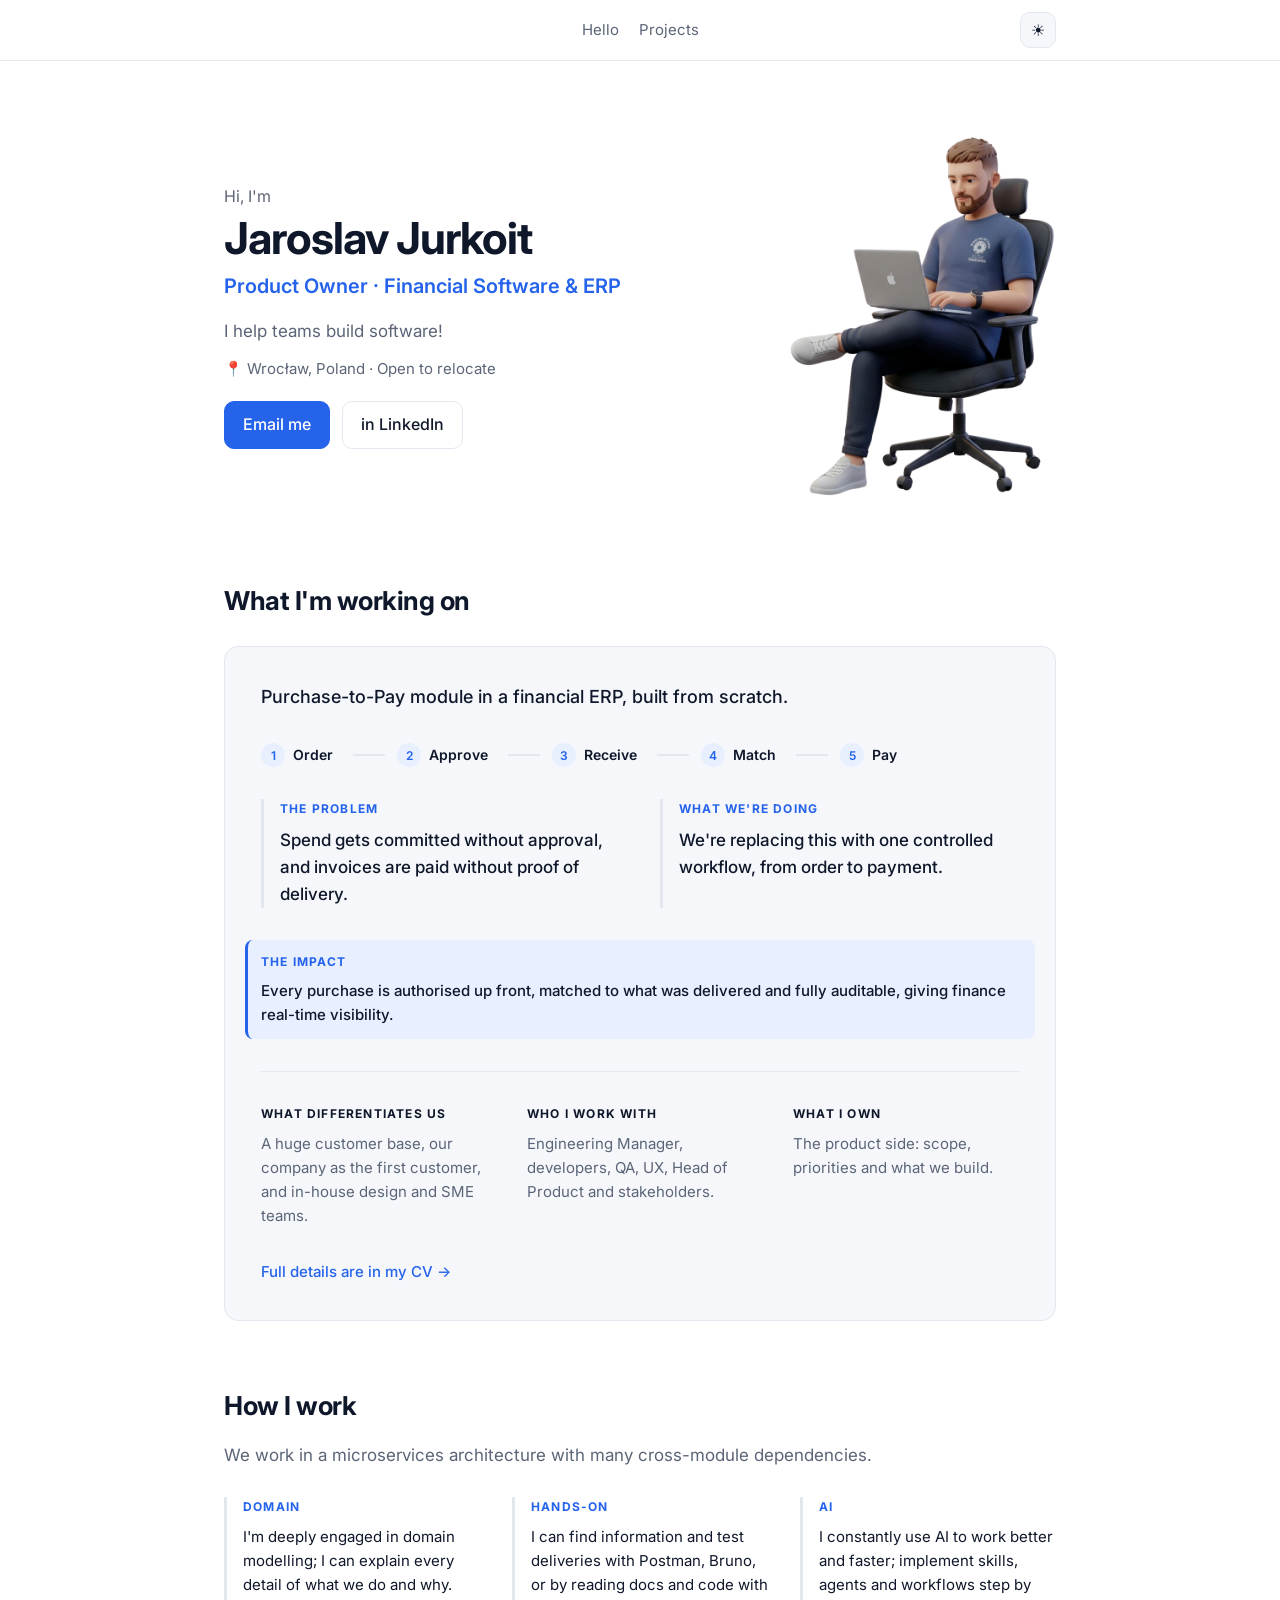
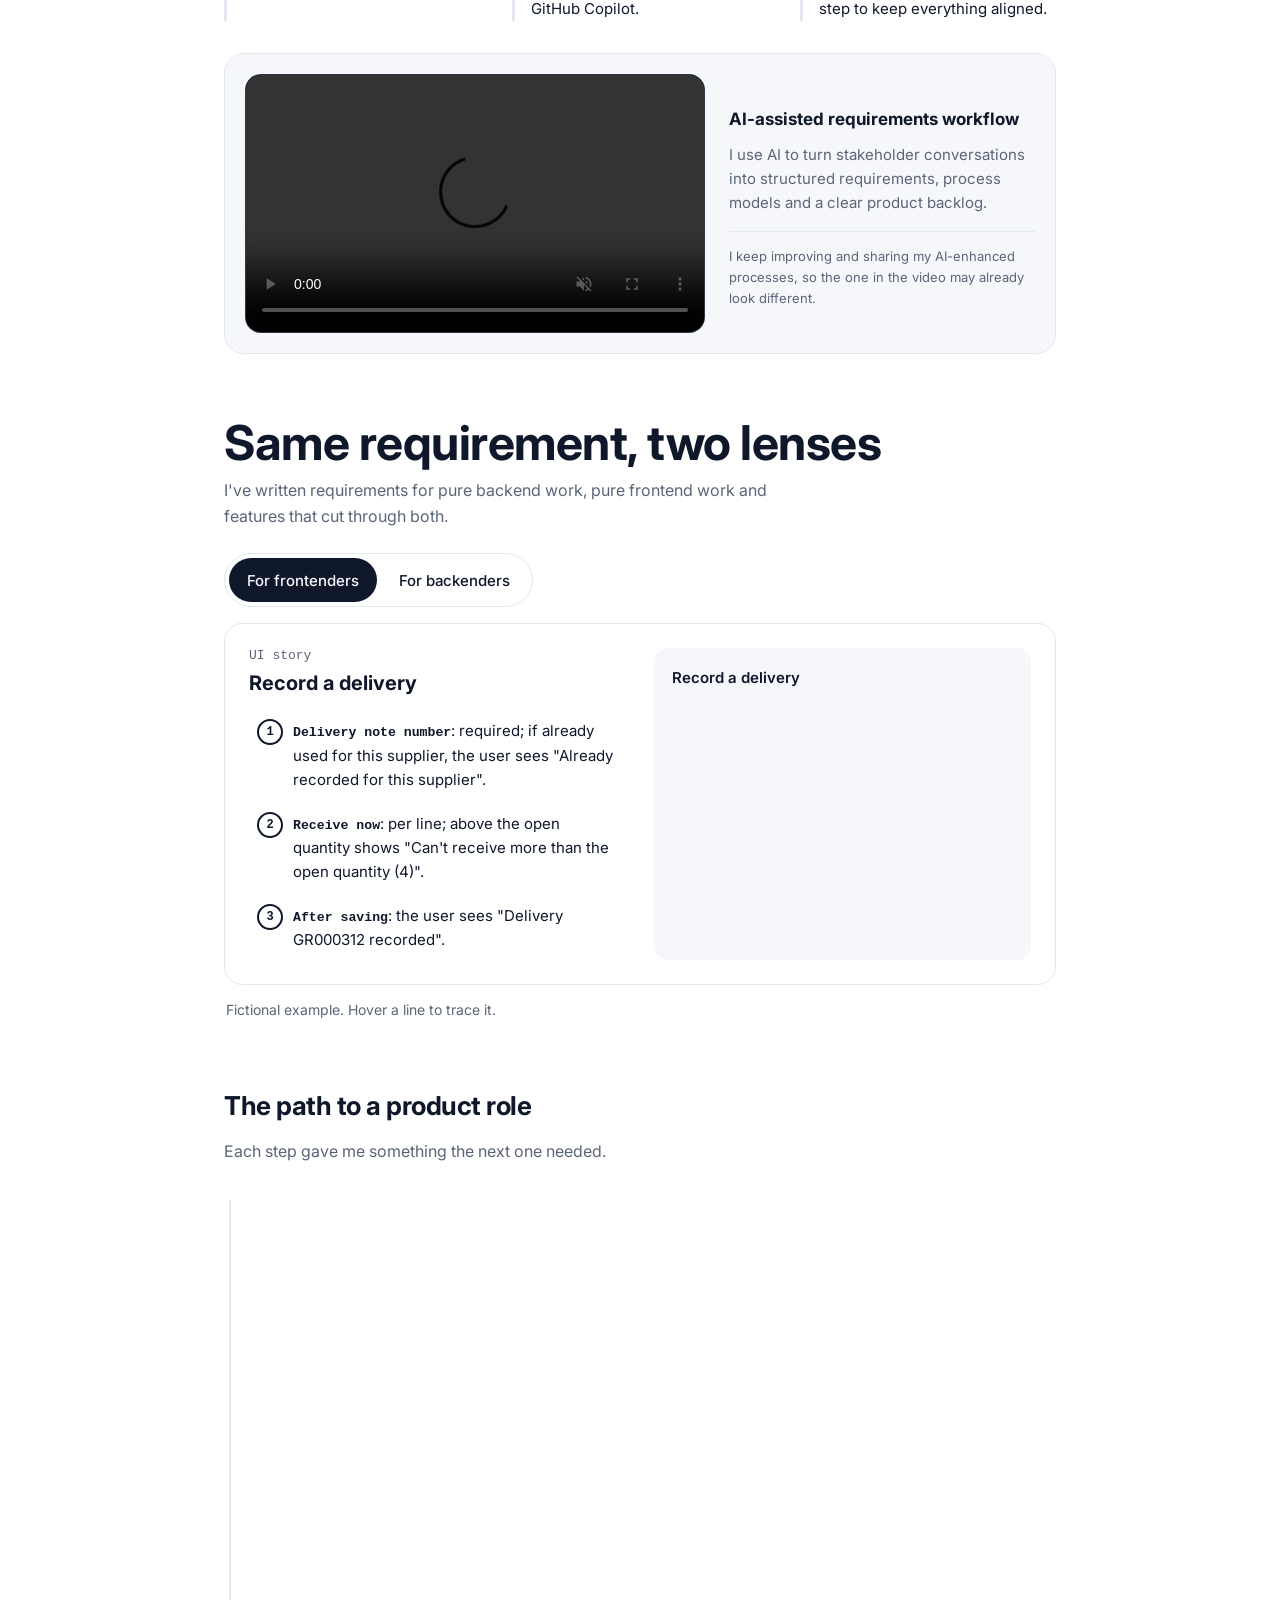
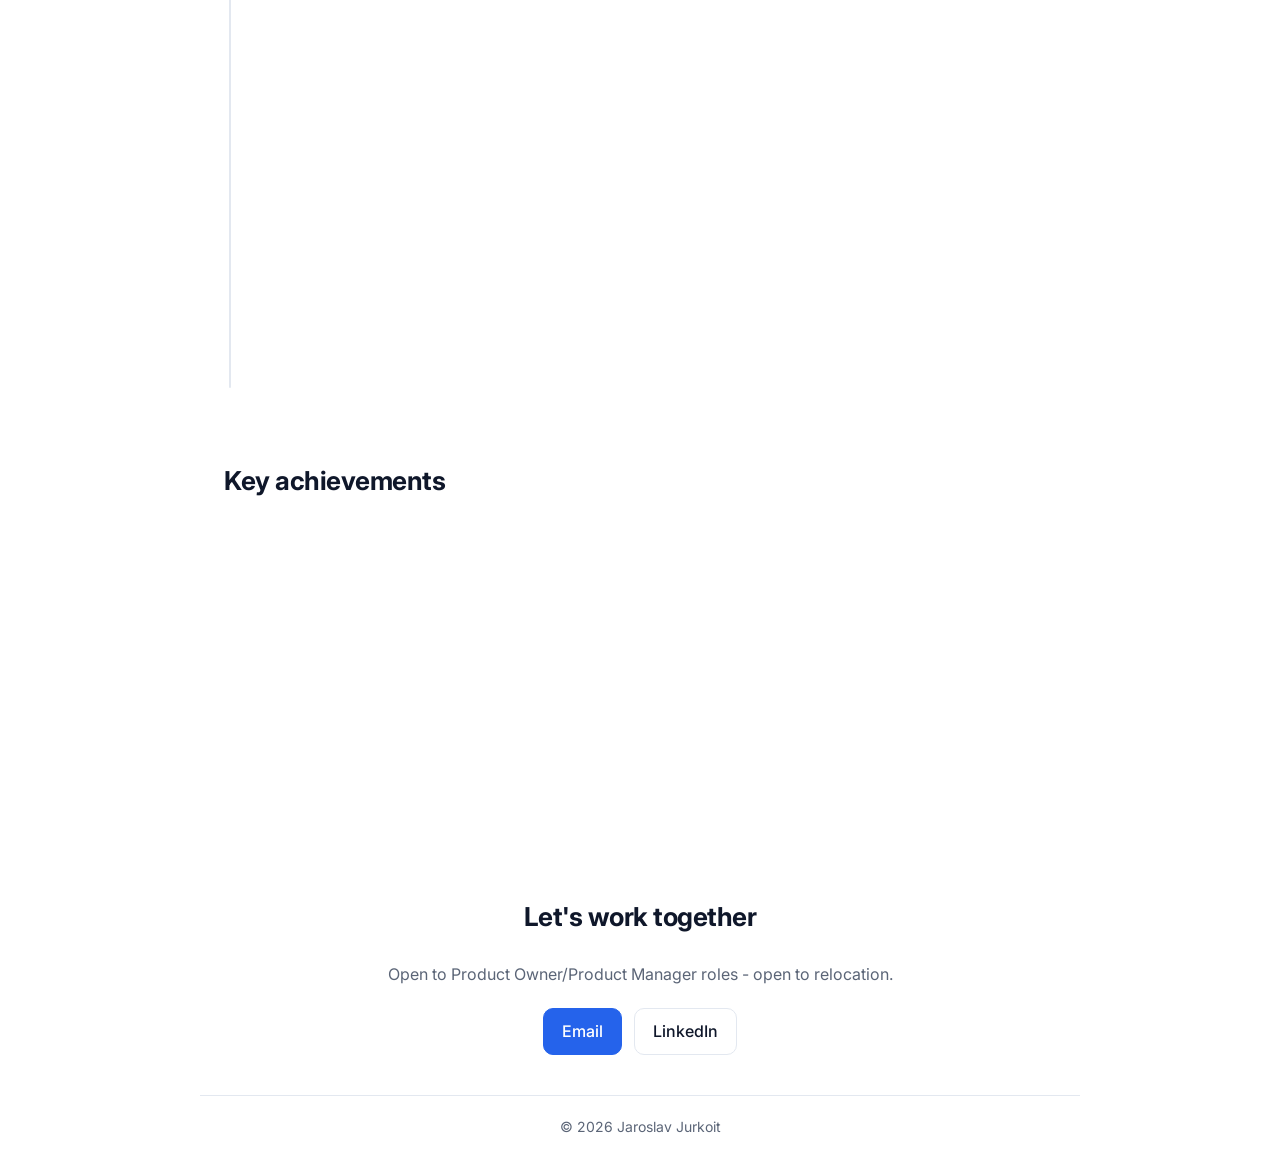
==== commit b1bb31a6: "Make v2 the main page Root index.html now serves the v2 design (paths point into v2/), v2/index.html" ====
--- a/v2/index.html
+++ b/v2/index.html
@@ -2,394 +2,9 @@
 <html lang="en">
 <head>
   <meta charset="UTF-8">
-  <meta name="viewport" content="width=device-width, initial-scale=1.0">
+  <meta http-equiv="refresh" content="0; url=../">
+  <link rel="canonical" href="../">
   <title>Jaroslav Jurkoit — Product Owner</title>
-  <meta name="description" content="Jaroslav Jurkoit — Product Owner in financial software & ERP. Wrocław, Poland · Open to remote.">
-  <link rel="icon" href="data:image/svg+xml,<svg xmlns='http://www.w3.org/2000/svg' viewBox='0 0 100 100'><rect width='100' height='100' rx='22' fill='%232563eb'/><text x='50' y='66' font-size='44' font-family='Arial' font-weight='700' fill='white' text-anchor='middle'>JJ</text></svg>">
-  <link rel="preconnect" href="https://fonts.googleapis.com">
-  <link rel="preconnect" href="https://fonts.gstatic.com" crossorigin>
-  <link href="https://fonts.googleapis.com/css2?family=Inter:wght@400;500;600;700&display=swap" rel="stylesheet">
-  <link rel="stylesheet" href="../style.css">
-  <link rel="stylesheet" href="v2.css">
-  <link rel="stylesheet" href="lenses.css">
-  <script>
-    // Apply saved theme before paint to avoid a flash
-    (function () {
-      var t = localStorage.getItem('theme');
-      if (t) document.documentElement.setAttribute('data-theme', t);
-    })();
-  </script>
 </head>
-<body>
-  <header class="nav">
-    <div class="container nav-inner">
-      <nav>
-        <a href="#hello">Hello</a>
-        <a href="#now">Now</a>
-        <a href="#path">Path</a>
-        <a href="#approach">Approach</a>
-        <a href="#lenses">Requirements</a>
-        <a href="#contact">Contact</a>
-      </nav>
-      <button class="theme-toggle" id="themeToggle" aria-label="Toggle dark mode">
-        <span class="icon-sun">☀</span><span class="icon-moon">☾</span>
-      </button>
-    </div>
-  </header>
-
-  <main id="top">
-    <!-- 1. Hello — who I am now -->
-    <section id="hello" class="hero container">
-      <div class="avatar">
-        <img src="../Casual%20Nautical%20Club%20Selfie.png" alt="Jaroslav Jurkoit portrait">
-      </div>
-      <div>
-        <p class="eyebrow">Hi, I'm</p>
-        <h1>Jaroslav Jurkoit</h1>
-        <p class="role">Product Owner · Financial Software &amp; ERP</p>
-        <!-- TODO: replace with your own short personal text (2–3 sentences, no CV recap) -->
-        <p class="lead">
-          Short personal intro goes here — what drew you to products, what you enjoy about the work,
-          and how you like to collaborate.
-        </p>
-        <p class="meta">📍 Wrocław, Poland · Open to remote</p>
-        <div class="links">
-          <a class="btn primary" href="mailto:jaroslaw.jurkoic@gmail.com">✉ Email me</a>
-          <a class="btn" href="https://www.linkedin.com/in/jaroslav-jurkoit" target="_blank" rel="noopener">in LinkedIn</a>
-        </div>
-      </div>
-    </section>
-
-    <!-- 2. What I'm working on -->
-    <section id="now" class="container section">
-      <h2>What I'm working on</h2>
-      <div class="now reveal">
-        <span class="badge">Right now</span>
-        <!-- TODO: refine wording; keep it to a few lines, details stay in the CV -->
-        <p>
-          I'm the Product Owner of a new Purchase Ordering module (Purchase-to-Pay) in a financial ERP,
-          built from scratch.
-        </p>
-        <ul class="facts">
-          <li><strong>The problem</strong><span>TODO: which problem the module solves for users</span></li>
-          <li><strong>Who I work with</strong><span>3 backend engineers, a tech lead, QA and stakeholders from six departments</span></li>
-          <li><strong>What I own</strong><span>The product side: direction, priorities and the shared understanding of what we build</span></li>
-        </ul>
-        <a class="more" href="https://www.linkedin.com/in/jaroslav-jurkoit" target="_blank" rel="noopener">Full details in my CV →</a>
-      </div>
-    </section>
-
-    <!-- 3. Path to a product role -->
-    <section id="path" class="container section">
-      <h2>The path to a product role</h2>
-      <p class="path-intro">Three steps, each one gave me something the next one needed.</p>
-
-      <ol class="path" id="path-road">
-        <li class="path-line" aria-hidden="true"><span class="path-fill" id="pathFill"></span></li>
-
-        <li class="milestone reveal">
-          <span class="dot" aria-hidden="true"></span>
-          <div class="card">
-            <div class="when">2018 — Feb 2024</div>
-            <h3>Recruitment</h3>
-            <p class="note">TASSO · EPAM Systems · Spyrosoft</p>
-            <p>From coordinating foreign workers to running technical hiring end to end.</p>
-            <p class="gave"><strong>What it gave me</strong>
-              <!-- TODO: refine -->
-              Listening to what people actually need, working closely with hiring managers and
-              mapping a market before acting on it.</p>
-          </div>
-        </li>
-
-        <li class="milestone reveal">
-          <span class="dot" aria-hidden="true"></span>
-          <div class="card">
-            <div class="when">Feb 2024 — Jan 2026</div>
-            <h3>Business Analysis</h3>
-            <p class="note">Spyrosoft · Accounts Payable domain</p>
-            <p>Domain modeling, competitor analysis and refinement support for the Product Manager.</p>
-            <p class="gave"><strong>What it gave me</strong>
-              <!-- TODO: refine -->
-              Understanding of the finance domain, structured requirements and the habit of
-              turning research into decisions.</p>
-          </div>
-        </li>
-
-        <li class="milestone reveal">
-          <span class="dot" aria-hidden="true"></span>
-          <div class="card">
-            <div class="when">Jan 2026 — Present</div>
-            <h3>Product Owner</h3>
-            <p class="note">Spyrosoft · Purchase Ordering module</p>
-            <p>Owning a module from discovery to delivery, with an AI-assisted requirements workflow.</p>
-            <p class="gave"><strong>Where it leads</strong>
-              <!-- TODO: refine -->
-              Taking responsibility for the product, not just a part of the process.</p>
-          </div>
-        </li>
-      </ol>
-    </section>
-
-    <!-- 4. My approach -->
-    <section id="approach" class="container section">
-      <h2>How I work</h2>
-      <div class="grid cards">
-        <div class="card reveal"><h3>Curiosity</h3><p><!-- TODO: short thesis + example -->One-line thesis and a concrete example.</p></div>
-        <div class="card reveal"><h3>Openness</h3><p><!-- TODO -->One-line thesis and a concrete example.</p></div>
-        <div class="card reveal"><h3>Deep focus</h3><p><!-- TODO -->One-line thesis and a concrete example.</p></div>
-        <div class="card reveal"><h3>Wanting to understand</h3><p><!-- TODO -->One-line thesis and a concrete example.</p></div>
-      </div>
-      <blockquote class="pull reveal">
-        <!-- TODO: refine -->
-        With tools, speed isn't the point. What matters is that I understand the result,
-        check it and organise it so others can rely on it.
-      </blockquote>
-    </section>
-
-<section id="lenses" class="container section" aria-labelledby="lenses-title">
-  <h2 id="lenses-title">One requirement, four lenses</h2>
-  <p class="intro">I've written requirements for pure backend work, pure frontend work and features that cut through both. Pick a lens to see where every line of this one ends up.</p>
-
-  <div class="grid">
-    <article class="req" aria-labelledby="req-title">
-      <p class="req-id">REQ-14</p>
-      <h3 id="req-title">Partial goods receipt</h3>
-      <p class="story">As a <strong>buyer</strong>, I want to record deliveries line by line, so that partly delivered orders don't block invoicing.</p>
-      <p class="ac-title">Acceptance criteria</p>
-      <ol class="ac">
-        <li data-ac="1" tabindex="0"><span class="n" aria-hidden="true">1</span><span>The buyer enters a received quantity for each order line.</span></li>
-        <li data-ac="2" tabindex="0"><span class="n" aria-hidden="true">2</span><span>A quantity above the open quantity is rejected with a clear message.</span></li>
-        <li data-ac="3" tabindex="0"><span class="n" aria-hidden="true">3</span><span>Saving creates a goods receipt with date, user and lines.</span></li>
-        <li data-ac="4" tabindex="0"><span class="n" aria-hidden="true">4</span><span>When every line is fully received, the order becomes "Received".</span></li>
-        <li data-ac="5" tabindex="0"><span class="n" aria-hidden="true">5</span><span>Every receipt appears in the order's history.</span></li>
-      </ol>
-      <p class="hint">Hover or tap a criterion to see where it lands.</p>
-    </article>
-
-    <div class="lens-stage">
-      <div class="tabs" role="tablist" aria-label="Lens">
-        <button role="tab" id="tab-process" aria-controls="p-process" aria-selected="false" tabindex="-1" data-lens="process">Process</button>
-        <button role="tab" id="tab-ui" aria-controls="p-ui" aria-selected="true" tabindex="0" data-lens="ui">UI</button>
-        <button role="tab" id="tab-backend" aria-controls="p-backend" aria-selected="false" tabindex="-1" data-lens="backend">Backend</button>
-        <button role="tab" id="tab-full" aria-controls="p-full" aria-selected="false" tabindex="-1" data-lens="full">Full stack</button>
-      </div>
-      <p class="lens-note" aria-live="polite">What the buyer sees and does.</p>
-
-      <!-- PROCESS -->
-      <div class="panel" id="p-process" role="tabpanel" aria-labelledby="tab-process" hidden>
-        <svg class="diagram bpmn" viewBox="0 0 760 330" role="img" aria-label="Business process: goods are delivered, the buyer records quantities per line, quantities are checked against the open quantity, and if all lines are received the order is ready for invoice matching; otherwise the buyer waits for the next delivery.">
-          <defs>
-            <marker id="ah" viewBox="0 0 10 10" refX="9" refY="5" markerWidth="7" markerHeight="7" orient="auto-start-reverse"><path d="M0 0L10 5L0 10z" fill="currentColor"/></marker>
-          </defs>
-          <g style="color: var(--ink)">
-            <path class="flow draw" pathLength="1" d="M58 120H98" marker-end="url(#ah)"/>
-            <path class="flow draw" pathLength="1" d="M240 120H278" marker-end="url(#ah)"/>
-            <path class="flow draw" pathLength="1" d="M430 120H454" marker-end="url(#ah)"/>
-            <path class="flow draw" pathLength="1" d="M504 120H670" marker-end="url(#ah)"/>
-            <path class="flow draw" pathLength="1" d="M480 144V280H170V152" marker-end="url(#ah)"/>
-          </g>
-          <circle cx="40" cy="120" r="18" class="box"/>
-          <text x="40" y="164" text-anchor="middle" class="lbl">Delivery</text>
-          <text x="40" y="180" text-anchor="middle" class="lbl">arrives</text>
-
-          <g data-to="1">
-            <rect class="box" x="100" y="90" width="140" height="60" rx="10"/>
-            <text x="170" y="115" text-anchor="middle">Record received</text>
-            <text x="170" y="133" text-anchor="middle">qty per line</text>
-          </g>
-          <g data-to="2">
-            <rect class="box" x="280" y="90" width="150" height="60" rx="10"/>
-            <text x="355" y="115" text-anchor="middle">Check against</text>
-            <text x="355" y="133" text-anchor="middle">open quantity</text>
-          </g>
-          <g data-to="4">
-            <polygon class="box" points="456,120 480,96 504,120 480,144"/>
-            <text x="480" y="80" text-anchor="middle">All lines received?</text>
-          </g>
-          <text x="590" y="112" text-anchor="middle" class="lbl">yes</text>
-          <circle cx="690" cy="120" r="18" class="box" style="stroke-width: 5"/>
-          <text x="690" y="164" text-anchor="middle" class="lbl">Ready for</text>
-          <text x="690" y="180" text-anchor="middle" class="lbl">invoice matching</text>
-          <text x="325" y="302" text-anchor="middle" class="lbl">no: wait for the next delivery</text>
-
-          <path class="assoc" d="M355 150V178"/>
-          <g data-to="3">
-            <path class="box" d="M338 180H364L374 190V224H338Z"/>
-            <text x="356" y="246" text-anchor="middle">Goods receipt</text>
-          </g>
-          <path class="assoc" d="M376 202H556"/>
-          <g data-to="5">
-            <path class="box" d="M560 186C560 178 600 178 600 186V218C600 226 560 226 560 218Z"/>
-            <path class="box" d="M560 186C560 194 600 194 600 186" style="fill: none"/>
-            <text x="580" y="246" text-anchor="middle">Receipt history</text>
-          </g>
-        </svg>
-      </div>
-
-      <!-- UI -->
-      <div class="panel" id="p-ui" role="tabpanel" aria-labelledby="tab-ui">
-        <div class="app">
-          <div class="app-head">
-            <div><strong>Purchase order PO-1042</strong><span class="app-sub">Supplier: Northwind Office Supply</span></div>
-            <span class="badge" id="status" data-to="4">Partly received</span>
-          </div>
-          <div class="table-scroll">
-            <table>
-              <thead><tr><th>Line</th><th>Item</th><th class="num">Ordered</th><th class="num">Open</th><th data-to="1">Receive now</th></tr></thead>
-              <tbody id="lines"></tbody>
-            </table>
-          </div>
-          <div class="app-foot">
-            <div class="history" data-to="5">
-              <h4>Receipt history</h4>
-              <ol id="history"></ol>
-            </div>
-            <div class="actions">
-              <button class="link" type="button" id="reset">Reset</button>
-              <button class="btn" type="button" id="save" data-to="3">Save receipt</button>
-            </div>
-          </div>
-        </div>
-        <p class="ui-tip">This screen works: fix the quantity and save the receipt.</p>
-      </div>
-
-      <!-- BACKEND -->
-      <div class="panel" id="p-backend" role="tabpanel" aria-labelledby="tab-backend" hidden>
-        <p class="subhead">API contract</p>
-        <div class="api">
-          <div data-to="3"><span class="verb">POST</span>/purchase-orders/{id}/receipts  <span class="c">201 Created</span></div>
-          <div data-to="1"><span class="c">body</span>  { "lines": [ { "lineId": "L-2", "quantity": 6 } ] }</div>
-          <div data-to="2"><span class="c">422</span>   QUANTITY_EXCEEDS_OPEN  <span class="c">{ lineId, open }</span></div>
-          <div data-to="4"><span class="c">event</span> PurchaseOrderFullyReceived  <span class="c">status = RECEIVED</span></div>
-          <div data-to="5"><span class="verb">GET</span>/purchase-orders/{id}/receipts</div>
-        </div>
-        <p class="subhead">Data model</p>
-        <svg class="diagram" viewBox="0 0 640 300" role="img" aria-label="Entity diagram: a purchase order has many order lines and many goods receipts; each goods receipt has receipt lines, and each receipt line points to one order line.">
-          <path class="rel draw" pathLength="1" d="M110 100V170"/>
-          <path class="rel draw" pathLength="1" d="M200 60H420"/>
-          <path class="rel draw" pathLength="1" d="M520 122V170"/>
-          <path class="rel draw" pathLength="1" d="M200 236H420"/>
-          <text class="card" x="118" y="116">1</text><text class="card" x="118" y="164">N</text>
-          <text class="card" x="208" y="52">1</text><text class="card" x="404" y="52">N</text>
-          <text class="card" x="528" y="138">1</text><text class="card" x="528" y="164">N</text>
-          <text class="card" x="208" y="228">1</text><text class="card" x="404" y="228">N</text>
-
-          <!-- purchase_order -->
-          <rect class="box" x="20" y="20" width="180" height="80" rx="8"/>
-          <path class="headfill" d="M21 28A7 7 0 0 1 28 21H192A7 7 0 0 1 199 28V48H21Z"/>
-          <text class="head" x="32" y="40">purchase_order</text>
-          <text x="32" y="68">id</text>
-          <g data-to="4"><rect class="rowbg" x="26" y="74" width="168" height="22" rx="4"/><text x="32" y="90">status</text></g>
-
-          <!-- purchase_order_line -->
-          <rect class="box" x="20" y="170" width="180" height="102" rx="8"/>
-          <path class="headfill" d="M21 178A7 7 0 0 1 28 171H192A7 7 0 0 1 199 178V198H21Z"/>
-          <text class="head" x="32" y="190">order_line</text>
-          <text x="32" y="218">id</text>
-          <text x="32" y="240">ordered_qty</text>
-          <g data-to="2"><rect class="rowbg" x="26" y="246" width="168" height="22" rx="4"/><text x="32" y="262">received_qty</text></g>
-          <g data-to="2"><text class="card" x="212" y="288">check: received_qty ≤ ordered_qty</text></g>
-
-          <!-- goods_receipt -->
-          <g data-to="3 5">
-            <rect class="box" x="420" y="20" width="200" height="102" rx="8"/>
-            <path class="headfill" d="M421 28A7 7 0 0 1 428 21H612A7 7 0 0 1 619 28V48H421Z"/>
-            <text class="head" x="432" y="40">goods_receipt</text>
-            <text x="432" y="68">id</text>
-            <text x="432" y="90">received_at</text>
-            <text x="432" y="112">received_by</text>
-          </g>
-
-          <!-- receipt_line -->
-          <g data-to="1 3">
-            <rect class="box" x="420" y="170" width="200" height="102" rx="8"/>
-            <path class="headfill" d="M421 178A7 7 0 0 1 428 171H612A7 7 0 0 1 619 178V198H421Z"/>
-            <text class="head" x="432" y="190">receipt_line</text>
-            <text x="432" y="218">receipt_id</text>
-            <text x="432" y="240">order_line_id</text>
-            <text x="432" y="262">quantity</text>
-          </g>
-        </svg>
-      </div>
-
-      <!-- FULL STACK -->
-      <div class="panel" id="p-full" role="tabpanel" aria-labelledby="tab-full" hidden>
-        <div class="trace-wrap">
-        <span class="runner" aria-hidden="true"></span>
-        <ol class="trace">
-          <li data-to="1"><span class="layer ui">UI</span><div><p>Buyer types 6 into "Receive now" for line L-2</p><p class="what">The form only offers lines with an open quantity</p></div></li>
-          <li data-to="3"><span class="layer">API</span><div><p><code>POST /purchase-orders/1042/receipts</code></p><p class="what">One call per receipt, lines in the body</p></div></li>
-          <li data-to="2"><span class="layer">Rule</span><div><p><code>quantity ≤ open</code>, else <code>422 QUANTITY_EXCEEDS_OPEN</code></p><p class="what">The UI shows the same message the API returns</p></div></li>
-          <li data-to="3"><span class="layer">DB</span><div><p><code>goods_receipt</code> + <code>receipt_line</code> rows, <code>received_qty</code> updated</p><p class="what">Date and user stored with the receipt</p></div></li>
-          <li data-to="4"><span class="layer">Domain</span><div><p>All lines received → <code>status = RECEIVED</code></p><p class="what">Event lets invoicing start matching</p></div></li>
-          <li data-to="5"><span class="layer ui">UI</span><div><p>History shows the new receipt, badge updates</p><p class="what">Read from <code>GET …/receipts</code></p></div></li>
-        </ol>
-        </div>
-      </div>
-    </div>
-  </div>
-
-  <p class="foot">A fictional feature from the Purchase-to-Pay domain, written the way I write real ones: one story, testable criteria, and every line traceable to the process, the screen, the contract and the data.</p>
-</section>
-
-    <!-- 6. Key achievements -->
-    <section id="achievements" class="container section">
-      <h2>Key achievements</h2>
-      <div class="grid cards">
-        <div class="card reveal story-card">
-          <h3>TODO: short title</h3>
-          <dl>
-            <dt>Problem</dt><dd>TODO</dd>
-            <dt>What I did</dt><dd>TODO</dd>
-            <dt>What changed</dt><dd>TODO (add numbers only where they help)</dd>
-          </dl>
-        </div>
-        <div class="card reveal story-card">
-          <h3>AI-assisted requirements</h3>
-          <dl>
-            <dt>Problem</dt><dd>Preparing requirements took about two weeks.</dd>
-            <dt>What I did</dt><dd>Built my own AI setup in VS Code with GitHub Copilot for documentation, user stories and domain definition.</dd>
-            <dt>What changed</dt><dd>Preparation takes a few days; other teams asked for the same approach.</dd>
-          </dl>
-        </div>
-      </div>
-    </section>
-
-    <!-- 7. Other projects -->
-    <section id="projects" class="container section">
-      <h2>Other projects</h2>
-      <div class="project-demo reveal">
-        <div class="video-wrap">
-          <video class="project-video" controls preload="metadata" playsinline>
-            <source src="../ai-requirements-workflow%20%281%29.mp4" type="video/mp4">
-            Your browser does not support HTML video.
-          </video>
-        </div>
-        <div class="project-copy">
-          <span class="badge">AI workflow demo</span>
-          <h3>AI-assisted requirements workflow</h3>
-          <p>I use AI to turn stakeholder conversations into structured requirements, process models and a clear product backlog.</p>
-          <!-- TODO: add your contribution in one line -->
-        </div>
-      </div>
-    </section>
-
-    <!-- Contact -->
-    <section id="contact" class="container section contact">
-      <h2>Let's work together</h2>
-      <p>Open to Product Owner roles in fintech, ERP and B2B SaaS — remote or in Wrocław.</p>
-      <div class="links center">
-        <a class="btn primary" href="mailto:jaroslaw.jurkoic@gmail.com">jaroslaw.jurkoic@gmail.com</a>
-        <a class="btn" href="https://www.linkedin.com/in/jaroslav-jurkoit" target="_blank" rel="noopener">LinkedIn</a>
-      </div>
-    </section>
-  </main>
-
-  <footer class="container footer">
-    © <span id="year"></span> Jaroslav Jurkoit
-  </footer>
-
-  <script src="v2.js"></script>
-  <script src="lenses.js"></script>
-</body>
+<body><a href="../">Moved to the main page</a></body>
 </html>
